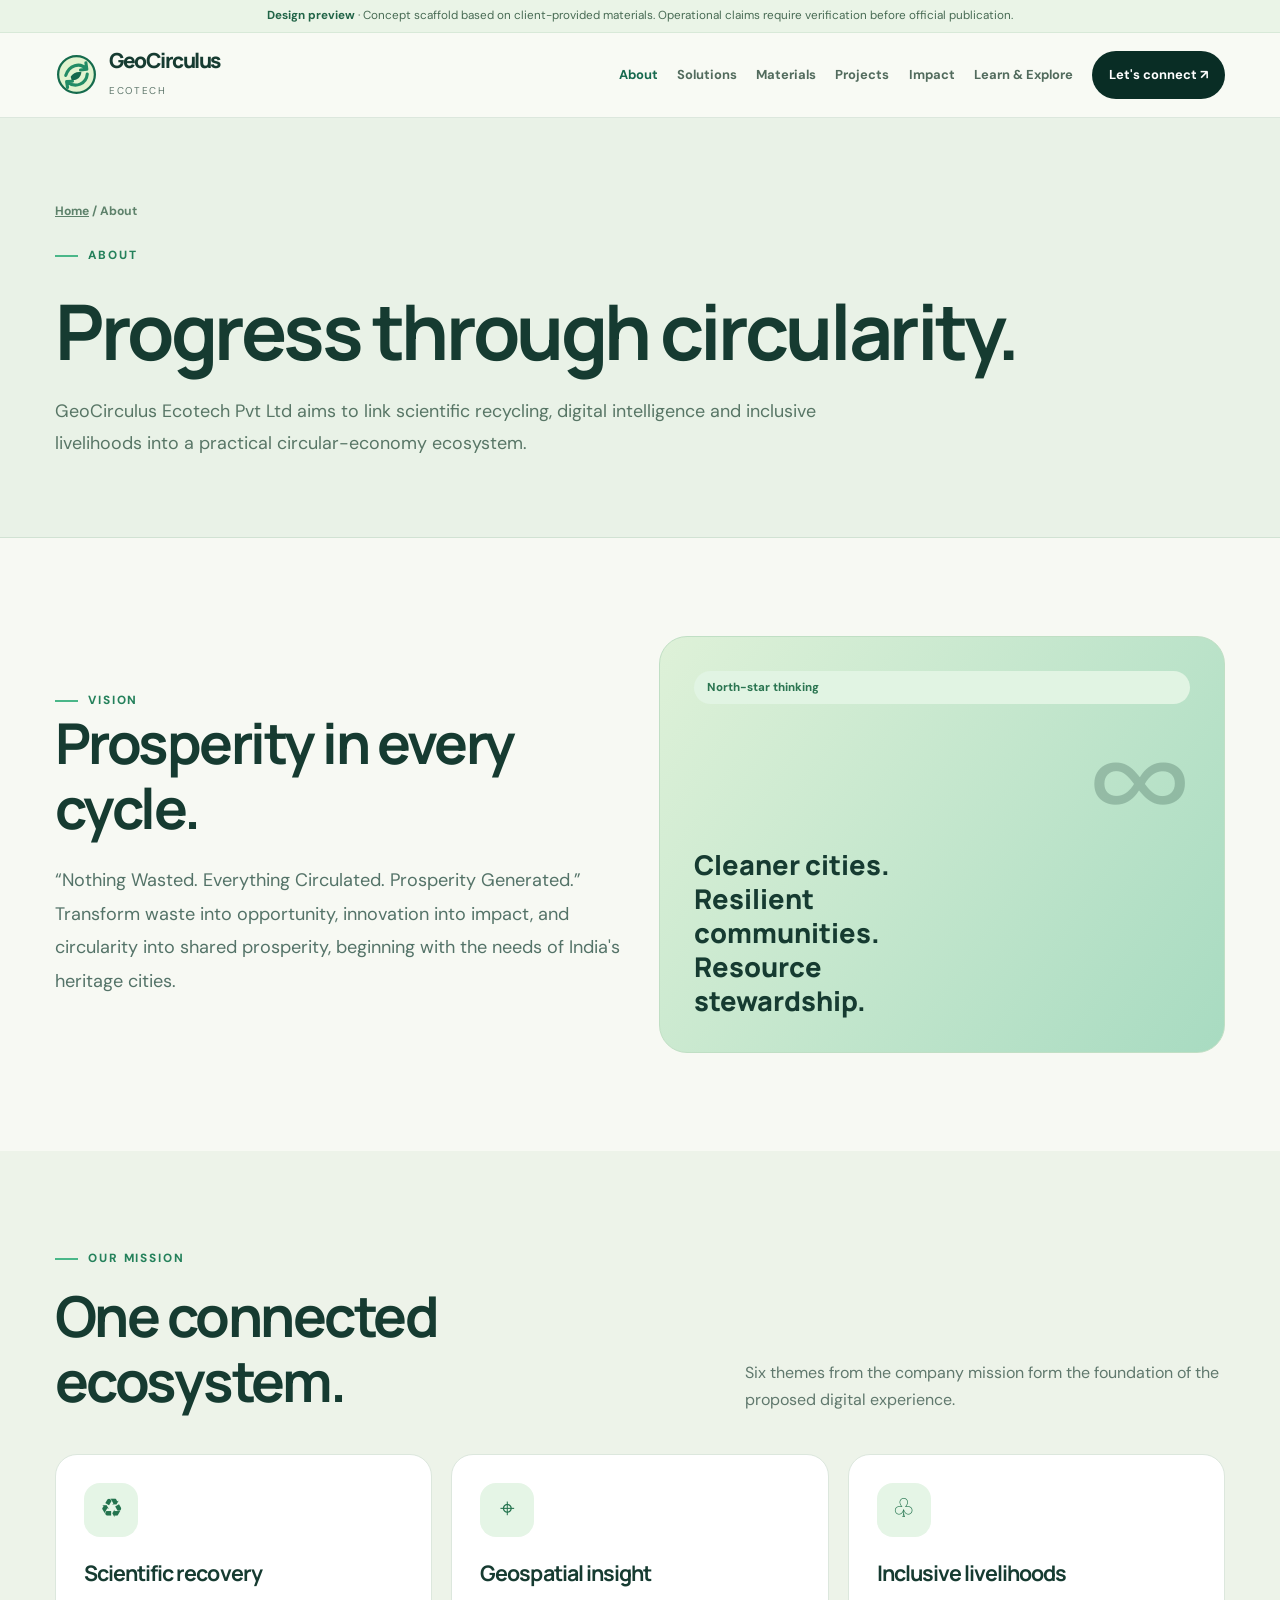
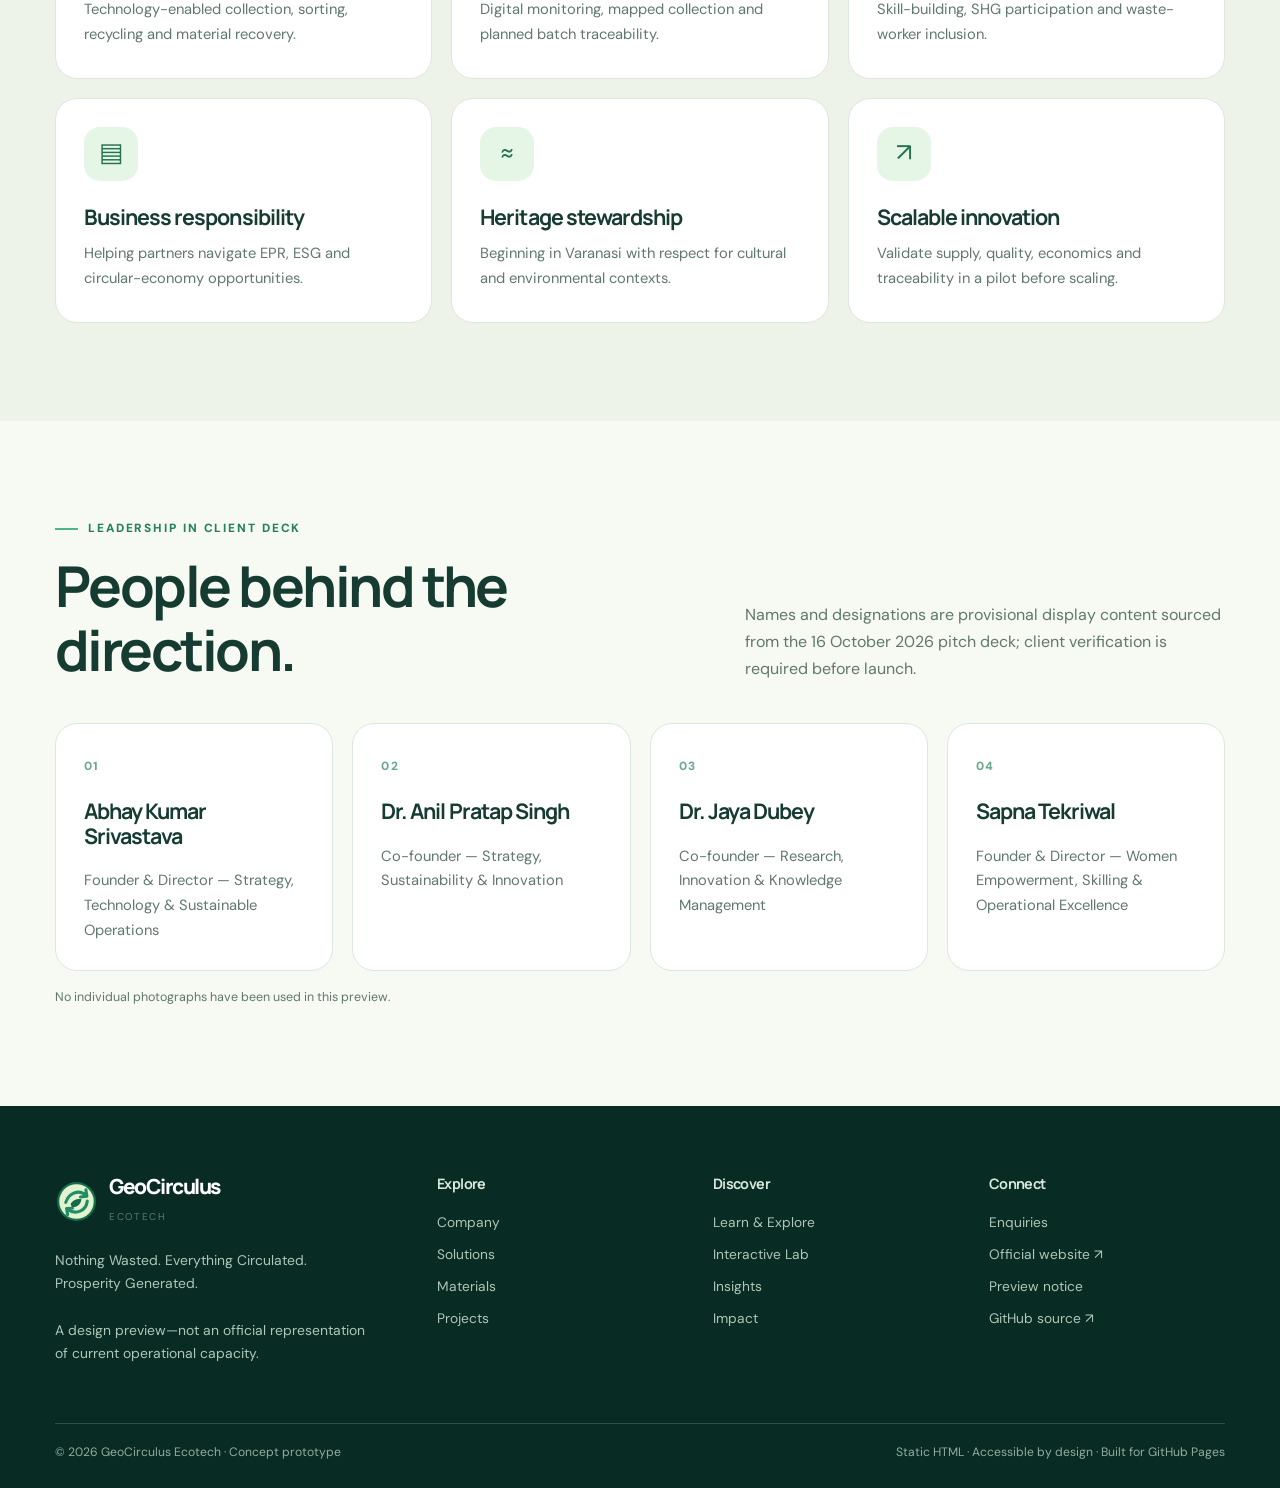
==== about/index.html @ ef1b436c "Build GeoCirculus static website scaffold and interactive learning lab" ====
<!doctype html><html lang="en"><head><meta charset="utf-8"><meta name="viewport" content="width=device-width,initial-scale=1"><title>About and Vision | GeoCirculus Ecotech</title><meta name="description" content="Explore the proposed mission and leadership of GeoCirculus Ecotech."><meta name="theme-color" content="#092d25"><meta name="robots" content="noindex,follow"><link rel="canonical" href="https://programmer-s-picnic.github.io/gcs/about/"><meta property="og:type" content="website"><meta property="og:title" content="About and Vision | GeoCirculus"><meta property="og:description" content="Explore the proposed mission and leadership of GeoCirculus Ecotech."><meta property="og:url" content="https://programmer-s-picnic.github.io/gcs/about/"><link rel="icon" type="image/svg+xml" href="../assets/mark.svg"><link rel="stylesheet" href="../assets/styles.css"><script defer src="../assets/app.js"></script></head><body><a class="skip" href="#main">Skip to main content</a><div class="preview"><strong>Design preview</strong> · Concept scaffold based on client-provided materials. Operational claims require verification before official publication.</div><header class="header"><div class="shell header-inner"><a class="brand" href="../" aria-label="GeoCirculus home"><img src="../assets/mark.svg" alt=""><span><b>GeoCirculus</b><small>Ecotech</small></span></a><button class="menu" aria-controls="site-nav" aria-expanded="false" type="button">Menu ☰</button><nav id="site-nav" class="nav" aria-label="Primary navigation"><a aria-current="page" href="../about/">About</a><a  href="../solutions/">Solutions</a><a  href="../materials/">Materials</a><a  href="../projects/">Projects</a><a  href="../impact/">Impact</a><a  href="../learn/">Learn & Explore</a><a class="nav-cta" href="../contact/">Let's connect ↗</a></nav></div></header><main id="main">
<section class="page-hero"><div class="shell"><div class="crumb"><a href="../">Home</a> / About</div><div class="eyebrow" style="margin-top:25px">About</div><h1>Progress through circularity.</h1><p>GeoCirculus Ecotech Pvt Ltd aims to link scientific recycling, digital intelligence and inclusive livelihoods into a practical circular-economy ecosystem.</p></div></section>
<section class="section"><div class="shell"><div class="split"><div><span class="eyebrow">Vision</span><h2>Prosperity in every cycle.</h2><p class="lead" style="margin-top:24px">“Nothing Wasted. Everything Circulated. Prosperity Generated.”</p><p class="lead">Transform waste into opportunity, innovation into impact, and circularity into shared prosperity, beginning with the needs of India's heritage cities.</p></div><div class="illustration"><span class="tag">North-star thinking</span><div class="symbol">∞</div><b>Cleaner cities. Resilient communities. Resource stewardship.</b></div></div></div></section>
<section class="section alt"><div class="shell"><div class="section-head"><div><span class="eyebrow">Our mission</span><h2>One connected ecosystem.</h2></div><p>Six themes from the company mission form the foundation of the proposed digital experience.</p></div><div class="grid cols-3"><article class="card"><span class="icon" aria-hidden="true">♻</span><h3>Scientific recovery</h3><p>Technology-enabled collection, sorting, recycling and material recovery.</p></article><article class="card"><span class="icon" aria-hidden="true">⌖</span><h3>Geospatial insight</h3><p>Digital monitoring, mapped collection and planned batch traceability.</p></article><article class="card"><span class="icon" aria-hidden="true">♧</span><h3>Inclusive livelihoods</h3><p>Skill-building, SHG participation and waste-worker inclusion.</p></article><article class="card"><span class="icon" aria-hidden="true">▤</span><h3>Business responsibility</h3><p>Helping partners navigate EPR, ESG and circular-economy opportunities.</p></article><article class="card"><span class="icon" aria-hidden="true">≈</span><h3>Heritage stewardship</h3><p>Beginning in Varanasi with respect for cultural and environmental contexts.</p></article><article class="card"><span class="icon" aria-hidden="true">↗</span><h3>Scalable innovation</h3><p>Validate supply, quality, economics and traceability in a pilot before scaling.</p></article></div></div></section>
<section class="section"><div class="shell"><div class="section-head"><div><span class="eyebrow">Leadership in client deck</span><h2>People behind the direction.</h2></div><p>Names and designations are provisional display content sourced from the 16 October 2026 pitch deck; client verification is required before launch.</p></div><div class="grid cols-4"><article class="card"><span class="number">01</span><h3 style="margin:20px 0">Abhay Kumar Srivastava</h3><p>Founder & Director — Strategy, Technology & Sustainable Operations</p></article><article class="card"><span class="number">02</span><h3 style="margin:20px 0">Dr. Anil Pratap Singh</h3><p>Co-founder — Strategy, Sustainability & Innovation</p></article><article class="card"><span class="number">03</span><h3 style="margin:20px 0">Dr. Jaya Dubey</h3><p>Co-founder — Research, Innovation & Knowledge Management</p></article><article class="card"><span class="number">04</span><h3 style="margin:20px 0">Sapna Tekriwal</h3><p>Founder & Director — Women Empowerment, Skilling & Operational Excellence</p></article></div><p class="note">No individual photographs have been used in this preview.</p></div></section></main><footer class="footer"><div class="shell"><div class="footer-grid"><div><a class="brand" href="../"><img src="../assets/mark.svg" alt=""><span><b>GeoCirculus</b><small>Ecotech</small></span></a><p>Nothing Wasted. Everything Circulated. Prosperity Generated.</p><p>A design preview—not an official representation of current operational capacity.</p></div><div><h4>Explore</h4><a href="../about/">Company</a><a href="../solutions/">Solutions</a><a href="../materials/">Materials</a><a href="../projects/">Projects</a></div><div><h4>Discover</h4><a href="../learn/">Learn & Explore</a><a href="../learn/lab/">Interactive Lab</a><a href="../insights/">Insights</a><a href="../impact/">Impact</a></div><div><h4>Connect</h4><a href="../contact/">Enquiries</a><a href="https://geocirculus.com/" rel="noopener noreferrer">Official website ↗</a><a href="../privacy/">Preview notice</a><a href="https://github.com/Programmer-s-Picnic/gcs" rel="noopener noreferrer">GitHub source ↗</a></div></div><div class="footer-bottom"><span>© 2026 GeoCirculus Ecotech · Concept prototype</span><span>Static HTML · Accessible by design · Built for GitHub Pages</span></div></div></footer></body></html>
---- assets/styles.css ----
@import url('https://fonts.googleapis.com/css2?family=DM+Sans:wght@400;500;600;700&family=Manrope:wght@400;500;600;700;800&display=swap');
:root{--ink:#163b31;--dark:#092d25;--forest:#16694e;--leaf:#329b6b;--lime:#d5ee9c;--paper:#f7f9f3;--white:#fff;--muted:#60786d;--line:#dce7dd;--sand:#f4edde;--amber:#dda46a}
*{box-sizing:border-box}html{scroll-behavior:smooth}body{margin:0;background:var(--paper);color:var(--ink);font:16px/1.68 'DM Sans',sans-serif}a{color:inherit}img{max-width:100%}button,input{font:inherit}button{cursor:pointer}a:focus-visible,button:focus-visible,input:focus-visible{outline:3px solid #d49c5b;outline-offset:4px}h1,h2,h3,h4{font-family:'Manrope',sans-serif;letter-spacing:-.045em;line-height:1.15;margin:0}h1{font-size:clamp(3.3rem,7vw,6.6rem)}h2{font-size:clamp(2.2rem,4.4vw,4.1rem)}h3{font-size:1.34rem}p{margin:0}.shell{width:min(1170px,calc(100% - 48px));margin:auto}.skip{position:absolute;top:-150px;left:16px;padding:12px;background:white;z-index:99}.skip:focus{top:12px}.preview{background:#eaf4e7;border-bottom:1px solid #d8e9d8;text-align:center;padding:6px 16px;color:#486b54;font-size:.73rem}.preview strong{color:#216447}.header{position:sticky;top:0;background:rgba(248,250,244,.95);backdrop-filter:blur(14px);border-bottom:1px solid #dce7dd;z-index:20}.header-inner{display:flex;align-items:center;justify-content:space-between;gap:22px;min-height:84px}.brand{display:flex;align-items:center;gap:11px;text-decoration:none;min-width:178px}.brand img{width:43px;height:43px}.brand b{font:800 1.3rem/1 'Manrope',sans-serif;letter-spacing:-.07em}.brand small{display:block;font-size:.62rem;color:var(--muted);letter-spacing:.17em;text-transform:uppercase;margin-top:6px}.nav{display:flex;align-items:center;gap:clamp(10px,1.5vw,23px)}.nav a{text-decoration:none;font-size:.81rem;font-weight:700;color:#526b5d;white-space:nowrap}.nav a:hover,.nav a[aria-current=page]{color:var(--forest)}.nav a.nav-cta{background:var(--dark);color:#fff;border-radius:100px;padding:13px 17px}.nav a.nav-cta:hover{background:var(--forest)}.menu{display:none;border:1px solid #cbdfcd;border-radius:12px;padding:9px 13px;background:white;color:var(--dark);font-weight:800}.hero{background:linear-gradient(148deg,#f8faf5 8%,#e9f1e5 95%);overflow:hidden;position:relative}.hero:before{position:absolute;content:"";width:730px;height:730px;border:1px solid #dfebdd;border-radius:50%;top:-370px;right:-350px;box-shadow:0 0 0 110px rgba(61,138,94,.025),0 0 0 220px rgba(61,138,94,.025)}.hero-grid{min-height:660px;display:grid;grid-template-columns:1.12fr .88fr;align-items:center;gap:45px;padding:68px 0 95px}.eyebrow{color:#24815b;font-weight:800;font-size:.74rem;letter-spacing:.16em;text-transform:uppercase;display:flex;align-items:center;gap:10px}.eyebrow:before{content:"";width:23px;height:2px;background:#4ab789}.hero h1{margin:22px 0 24px}.hero h1 em{font-style:normal;color:#348a60}.lead{color:#547368;font-size:1.13rem;max-width:620px;line-height:1.85}.actions{display:flex;gap:12px;flex-wrap:wrap;margin-top:29px}.btn{display:inline-flex;align-items:center;justify-content:center;gap:13px;background:white;padding:14px 21px;border-radius:100px;border:1px solid #d1e1d3;font-weight:800;font-size:.89rem;text-decoration:none;transition:transform .2s,background .2s}.btn:hover{transform:translateY(-2px)}.btn.primary{background:var(--dark);color:white;border-color:var(--dark)}.btn.primary:hover{background:var(--forest)}.btn.outline{background:transparent;border-color:#a6c5b1;color:#1d694d}.small-note{font-size:.77rem;color:#759081;margin-top:23px}.orb-scene{height:485px;display:grid;place-items:center;position:relative}.orb{aspect-ratio:1;width:min(100%,440px);border:1px solid #b1d1b7;border-radius:50%;background:radial-gradient(circle at 50% 50%,#b0dfbe 0,#d7efc9 43%,transparent 43%);position:relative;box-shadow:0 0 0 50px rgba(60,148,92,.055),0 0 0 110px rgba(60,148,92,.025)}.orb:before,.orb:after{content:"";position:absolute;inset:44px;border:1px dashed #a7cbae;border-radius:50%}.orb:after{inset:92px;border-style:solid;border-color:#afd7b7}.orb-core{position:absolute;inset:33%;display:grid;place-items:center;background:#176849;border-radius:50%;box-shadow:0 18px 34px #215b3a40;color:#d9f4b1;font-size:5.8rem}.float{position:absolute;padding:12px 16px;background:#ffffffec;border:1px solid #dce8da;border-radius:17px;box-shadow:0 18px 45px #103c301c;font-weight:800;font-size:.76rem;line-height:1.35;z-index:2}.float small{display:block;color:#738a7c;font-size:.68rem;font-weight:500;margin-top:4px}.float.one{top:7%;left:-2%}.float.two{right:-8%;top:42%}.float.three{bottom:8%;left:0}.band{background:#0e3c2f;color:#dceee0;padding:22px 0}.band-inner{display:flex;justify-content:space-between;align-items:center;gap:20px;flex-wrap:wrap}.band .label{font-size:.71rem;color:#a2d9b4;text-transform:uppercase;letter-spacing:.14em;font-weight:800}.band-items{display:flex;gap:13px 32px;flex-wrap:wrap;font-size:.86rem;font-weight:700}.band-items span:before{content:"✦";color:#92d8a6;margin-right:12px}.section{padding:98px 0}.section.alt{background:#edf3e9}.section.dark{background:var(--dark);color:#eaffec}.section-head{display:flex;justify-content:space-between;align-items:end;gap:35px;margin-bottom:40px}.section-head .eyebrow{margin-bottom:15px}.section-head p{max-width:480px;color:var(--muted)}.dark .section-head p,.dark .lead{color:#bdd7c7}.grid{display:grid;gap:19px}.cols-2{grid-template-columns:repeat(2,minmax(0,1fr))}.cols-3{grid-template-columns:repeat(3,minmax(0,1fr))}.cols-4{grid-template-columns:repeat(4,minmax(0,1fr))}.card{border:1px solid var(--line);background:white;border-radius:22px;padding:28px;min-height:225px;transition:transform .2s,box-shadow .2s}.card:hover{transform:translateY(-3px);box-shadow:0 15px 35px #144c3211}.card .icon{display:grid;place-items:center;width:54px;height:54px;border-radius:16px;background:#e5f5e6;font-size:1.6rem;color:#23734e;margin-bottom:24px}.card h3{margin-bottom:12px}.card p{color:var(--muted);font-size:.92rem}.card a{display:inline-flex;margin-top:21px;font-size:.85rem;color:var(--forest);font-weight:800;text-decoration:none}.card a:hover{text-decoration:underline}.number{font-size:.74rem;font-weight:800;color:#68a88b;letter-spacing:.12em}.feature{background:#dcf0dd;border-radius:28px;min-height:380px;padding:35px;display:flex;flex-direction:column;justify-content:space-between;overflow:hidden}.feature.sand{background:#f2eadb}.feature.deep{background:#155140;color:white}.feature h3{font-size:clamp(1.7rem,3vw,2.6rem)}.feature p{color:#5d7969;margin-top:16px}.feature.deep p{color:#c7e3d1}.feature .glyph{font-size:7rem;align-self:end;opacity:.28;line-height:1}.feature a{font-size:.86rem;font-weight:800;text-decoration:none}.feature a:hover{text-decoration:underline}.stepper{display:grid;grid-template-columns:repeat(5,1fr);gap:13px}.step{border-top:2px solid #83b99a;padding:23px 6px 0 0;position:relative}.step:before{content:"";position:absolute;top:-7px;width:12px;height:12px;background:#3db681;border-radius:50%;border:3px solid var(--paper)}.step b{display:block;font:800 .99rem 'Manrope',sans-serif}.step p{color:var(--muted);font-size:.82rem;margin-top:10px}.page-hero{background:#e9f2e7;padding:83px 0 78px;border-bottom:1px solid #d1e2d3}.page-hero h1{font-size:clamp(3.1rem,6vw,5.6rem);margin:21px 0}.page-hero p{font-size:1.12rem;color:#587666;max-width:820px;line-height:1.75}.crumb{font-size:.76rem;color:#5e826b;font-weight:700}.crumb a{color:inherit}.panel{padding:clamp(27px,4vw,52px);background:white;border-radius:27px;border:1px solid var(--line)}.panel h2{font-size:clamp(1.8rem,3vw,2.9rem);margin-bottom:20px}.panel p,.panel li{color:#617b6d}.panel p+p{margin-top:17px}.split{display:grid;grid-template-columns:1fr 1fr;gap:38px;align-items:center}.illustration{background:linear-gradient(125deg,#def1d8,#a8dbc1);min-height:360px;border-radius:28px;border:1px solid #c0dfc4;display:flex;flex-direction:column;justify-content:space-between;padding:34px;overflow:hidden}.illustration .symbol{font-size:9rem;opacity:.23;text-align:right;line-height:1}.illustration b{font:800 1.7rem/1.25 Manrope;max-width:280px}.tag{display:inline-block;border-radius:100px;background:#e1f4e3;color:#2b7551;font-size:.72rem;font-weight:800;padding:7px 13px}.tag.amber{background:#fff0d7;color:#855b1b}.callout{padding:21px 24px;background:#e7f3e7;color:#436955;border-left:4px solid #43b980;border-radius:0 15px 15px 0;margin-top:26px;font-size:.93rem}.note{font-size:.78rem;color:var(--muted);margin-top:16px}.flow{display:grid;grid-template-columns:repeat(5,1fr);gap:9px}.flow>div{padding:22px 14px;background:#e7f4e8;border-radius:15px;text-align:center;font-weight:800;font-size:.84rem}.flow>div span{display:block;font-size:1.8rem;margin-bottom:8px}.metrics{display:grid;grid-template-columns:repeat(3,1fr);gap:16px}.metric{background:white;border:1px solid var(--line);border-radius:19px;padding:25px}.metric b{display:block;font:800 2.2rem Manrope;color:#207653}.metric span{font-size:.83rem;color:var(--muted)}.cta{background:#dceecb;border-radius:32px;padding:57px;display:flex;align-items:center;justify-content:space-between;gap:24px}.cta h2{font-size:clamp(2rem,4vw,3.4rem);max-width:730px}.footer{background:#082b23;color:#d6e9da;padding:70px 0 25px}.footer-grid{display:grid;grid-template-columns:1.45fr repeat(3,1fr);gap:40px}.footer .brand{color:white}.footer p{color:#aec7b9;font-size:.87rem;max-width:310px;margin-top:23px}.footer h4{font-size:.9rem;margin-bottom:18px}.footer a:not(.brand){display:block;font-size:.86rem;color:#aec7b9;text-decoration:none;margin:9px 0}.footer a:hover{color:white}.footer-bottom{border-top:1px solid #2b5245;margin-top:58px;padding-top:18px;color:#93ad9f;font-size:.76rem;display:flex;justify-content:space-between;gap:20px}.lesson-list{display:grid;gap:12px}.lesson{display:flex;gap:22px;align-items:center;justify-content:space-between;background:white;border:1px solid var(--line);padding:21px 24px;border-radius:17px;text-decoration:none}.lesson:hover{border-color:#6eaf8e}.lesson b{font:800 1.05rem Manrope}.lesson small{display:block;color:var(--muted);margin-top:4px}.lesson .arrow{font-size:1.3rem;color:var(--forest)}.table-wrap{overflow:auto;border:1px solid var(--line);border-radius:19px}table{width:100%;border-collapse:collapse;background:white;text-align:left}th,td{padding:18px 21px;border-bottom:1px solid var(--line);vertical-align:top}th{font-size:.77rem;text-transform:uppercase;letter-spacing:.06em;background:#eff6ed}td{font-size:.9rem;color:#60766b}tr:last-child td{border-bottom:0}.sim{border-radius:26px;padding:clamp(22px,4vw,38px);background:white;border:1px solid var(--line)}.controls{display:grid;gap:21px}.control label{display:flex;justify-content:space-between;gap:14px;font-weight:700;font-size:.88rem;margin-bottom:10px}.control strong{color:#187b53}.control input[type=range]{width:100%;accent-color:#16835a;cursor:pointer}.meter{display:flex;height:21px;overflow:hidden;border-radius:10px;background:#efaa68;margin:15px 0 8px}.meter .good{background:#42b787}.sim .metric{background:#f1f7f0}.quiz-buttons{display:flex;gap:10px;flex-wrap:wrap;margin:22px 0 0}.quiz-buttons button{padding:11px 15px;background:#fff;border:1px solid #b6d5be;border-radius:12px;color:#1b6849;font-weight:800}.quiz-buttons button:hover{background:#e4f3e5}.quiz-buttons button:disabled{opacity:.5;cursor:default}.quiz-feedback{min-height:70px;margin-top:19px;color:#476b53;font-size:.94rem}.quiz-feedback strong{color:#176d4d}.progress{height:8px;background:#e5eee4;border-radius:6px;overflow:hidden;margin:18px 0}.progress div{height:100%;background:#2ca776;transition:width .2s}.tabs{display:flex;gap:9px;flex-wrap:wrap}.tabs button{padding:12px 17px;border:1px solid #a9c8b4;background:white;border-radius:12px;font-weight:800;font-size:.88rem}.tabs button.active{background:#145b43;color:#fff}.stage-display{border:1px solid var(--line);background:white;border-radius:20px;padding:33px;margin-top:16px;min-height:210px}.stage-display p{color:var(--muted);margin-top:12px}.topic-links{display:flex;gap:10px;flex-wrap:wrap;margin-top:21px}.topic-links a{border:1px solid #b5d5ba;padding:8px 14px;border-radius:20px;text-decoration:none;font-weight:700;font-size:.82rem;background:#fff}.topic-links a:hover{background:#e2f2e4}.disclaimer{padding:18px;background:#fff3dd;color:#775c31;border:1px solid #ebd7a8;border-radius:14px;font-size:.87rem}.text-link{font-weight:800;color:var(--forest);text-decoration:none}.text-link:hover{text-decoration:underline}
@media(max-width:1040px){.brand{min-width:155px}.nav{gap:12px}.nav a{font-size:.76rem}.hero-grid{gap:20px}.orb{width:350px}}
@media(max-width:830px){.menu{display:block}.nav{display:none;position:absolute;top:100%;left:0;right:0;background:var(--paper);padding:15px 24px 24px;box-shadow:0 17px 29px #092d2522;flex-direction:column;align-items:stretch}.nav.is-open{display:flex}.nav a{font-size:1rem;padding:9px 0}.nav .nav-cta{text-align:center}.hero-grid{grid-template-columns:1fr;padding:66px 0}.orb-scene{height:360px}.orb{width:320px}.float.two{right:0}.section{padding:72px 0}.cols-3,.cols-4{grid-template-columns:repeat(2,minmax(0,1fr))}.footer-grid{grid-template-columns:repeat(2,1fr)}.split{grid-template-columns:1fr}.cta{display:block}.cta .btn{margin-top:22px}.section-head{display:block}.section-head p{margin-top:18px}}
@media(max-width:550px){.shell{width:calc(100% - 34px)}.hero h1{font-size:3.2rem}.orb-scene{height:290px}.orb{width:255px}.orb-core{font-size:3.5rem}.float{padding:9px 11px;font-size:.64rem}.float.two{right:-6px}.cols-2,.cols-3,.cols-4,.metrics,.footer-grid{grid-template-columns:1fr}.section-head h2{font-size:2.4rem}.stepper{grid-template-columns:repeat(2,1fr)}.flow{grid-template-columns:repeat(2,1fr)}.page-hero{padding:64px 0}.cta{padding:35px}.footer-bottom{display:block}.footer-bottom span{display:block;margin:5px 0}}
@media(prefers-reduced-motion:reduce){*,*:before,*:after{scroll-behavior:auto!important;transition:none!important;animation:none!important}}
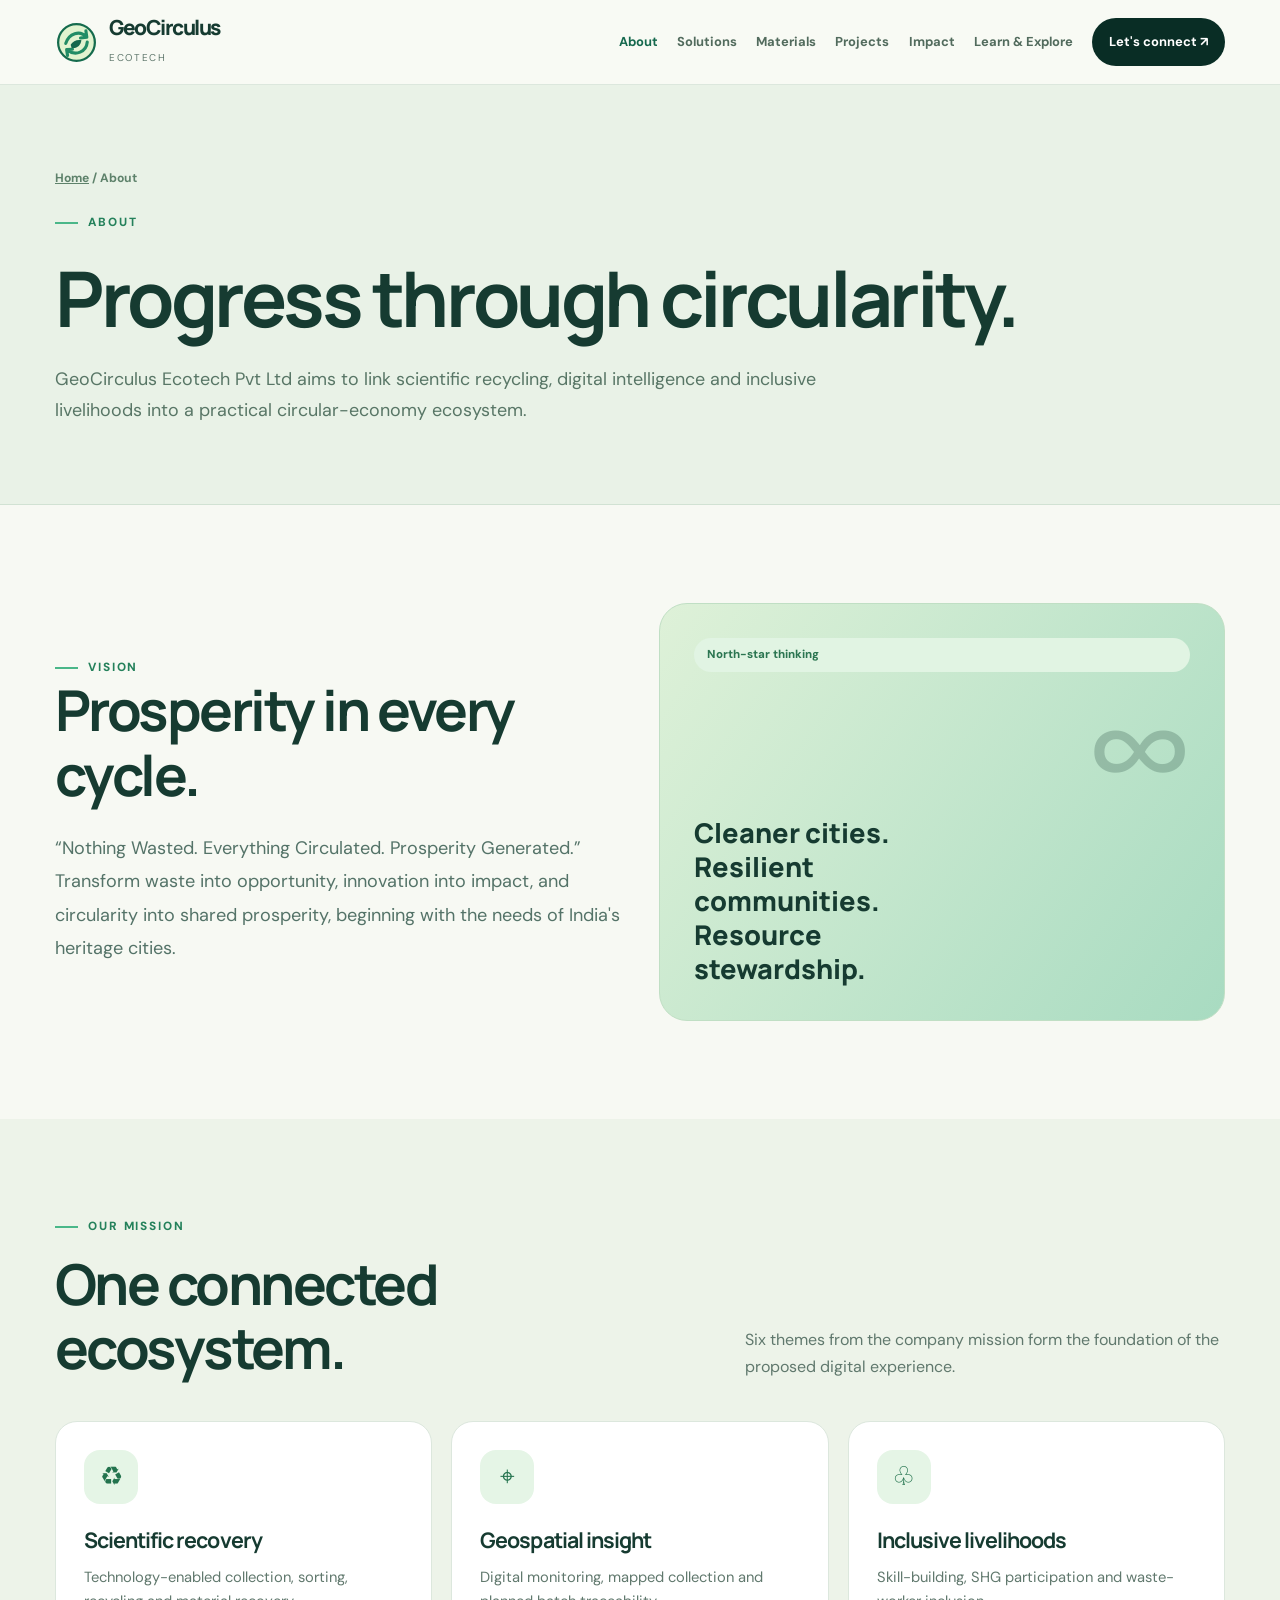
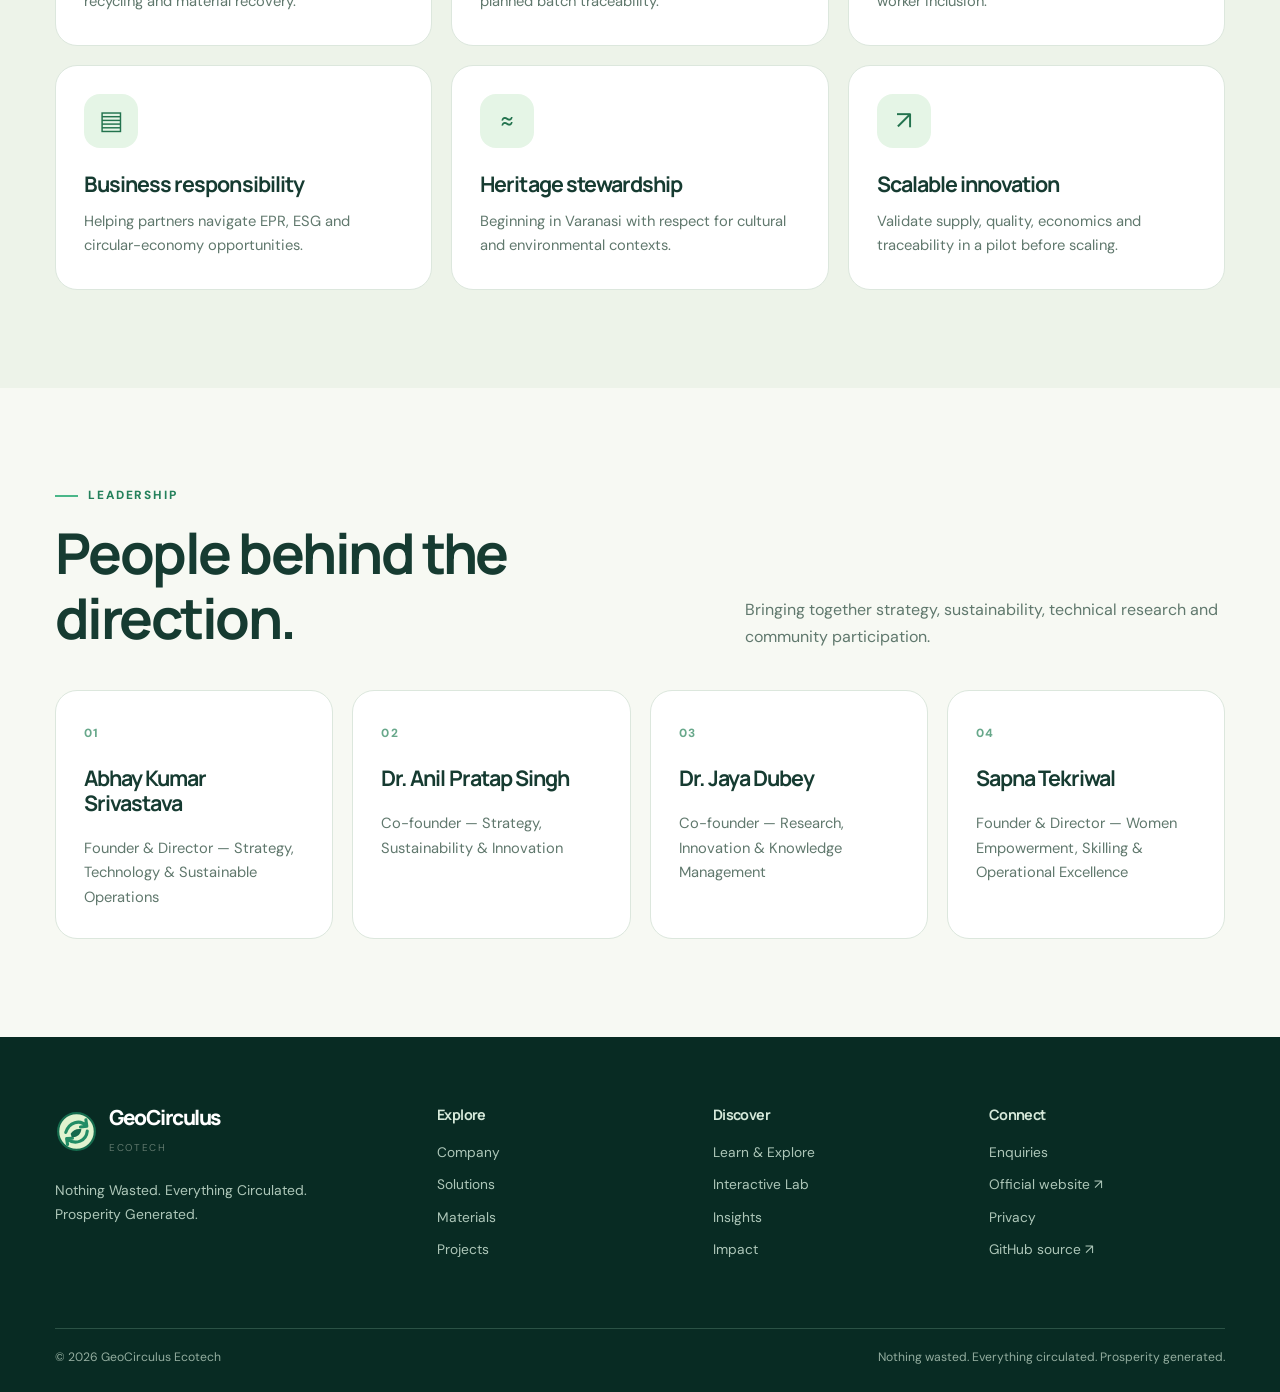
==== commit 0baadb9b: "Remove internal preview and developer-facing messages across site" ====
--- a/about/index.html
+++ b/about/index.html
@@ -1,5 +1,5 @@
-<!doctype html><html lang="en"><head><meta charset="utf-8"><meta name="viewport" content="width=device-width,initial-scale=1"><title>About and Vision | GeoCirculus Ecotech</title><meta name="description" content="Explore the proposed mission and leadership of GeoCirculus Ecotech."><meta name="theme-color" content="#092d25"><meta name="robots" content="noindex,follow"><link rel="canonical" href="https://programmer-s-picnic.github.io/gcs/about/"><meta property="og:type" content="website"><meta property="og:title" content="About and Vision | GeoCirculus"><meta property="og:description" content="Explore the proposed mission and leadership of GeoCirculus Ecotech."><meta property="og:url" content="https://programmer-s-picnic.github.io/gcs/about/"><link rel="icon" type="image/svg+xml" href="../assets/mark.svg"><link rel="stylesheet" href="../assets/styles.css"><script defer src="../assets/app.js"></script></head><body><a class="skip" href="#main">Skip to main content</a><div class="preview"><strong>Design preview</strong> · Concept scaffold based on client-provided materials. Operational claims require verification before official publication.</div><header class="header"><div class="shell header-inner"><a class="brand" href="../" aria-label="GeoCirculus home"><img src="../assets/mark.svg" alt=""><span><b>GeoCirculus</b><small>Ecotech</small></span></a><button class="menu" aria-controls="site-nav" aria-expanded="false" type="button">Menu ☰</button><nav id="site-nav" class="nav" aria-label="Primary navigation"><a aria-current="page" href="../about/">About</a><a  href="../solutions/">Solutions</a><a  href="../materials/">Materials</a><a  href="../projects/">Projects</a><a  href="../impact/">Impact</a><a  href="../learn/">Learn & Explore</a><a class="nav-cta" href="../contact/">Let's connect ↗</a></nav></div></header><main id="main">
+<!doctype html><html lang="en"><head><meta charset="utf-8"><meta name="viewport" content="width=device-width,initial-scale=1"><title>About and Vision | GeoCirculus Ecotech</title><meta name="description" content="Explore the proposed mission and leadership of GeoCirculus Ecotech."><meta name="theme-color" content="#092d25"><meta name="robots" content="noindex,follow"><link rel="canonical" href="https://programmer-s-picnic.github.io/gcs/about/"><meta property="og:type" content="website"><meta property="og:title" content="About and Vision | GeoCirculus"><meta property="og:description" content="Explore the proposed mission and leadership of GeoCirculus Ecotech."><meta property="og:url" content="https://programmer-s-picnic.github.io/gcs/about/"><link rel="icon" type="image/svg+xml" href="../assets/mark.svg"><link rel="stylesheet" href="../assets/styles.css"><script defer src="../assets/app.js"></script></head><body><a class="skip" href="#main">Skip to main content</a><header class="header"><div class="shell header-inner"><a class="brand" href="../" aria-label="GeoCirculus home"><img src="../assets/mark.svg" alt=""><span><b>GeoCirculus</b><small>Ecotech</small></span></a><button class="menu" aria-controls="site-nav" aria-expanded="false" type="button">Menu ☰</button><nav id="site-nav" class="nav" aria-label="Primary navigation"><a aria-current="page" href="../about/">About</a><a  href="../solutions/">Solutions</a><a  href="../materials/">Materials</a><a  href="../projects/">Projects</a><a  href="../impact/">Impact</a><a  href="../learn/">Learn & Explore</a><a class="nav-cta" href="../contact/">Let's connect ↗</a></nav></div></header><main id="main">
 <section class="page-hero"><div class="shell"><div class="crumb"><a href="../">Home</a> / About</div><div class="eyebrow" style="margin-top:25px">About</div><h1>Progress through circularity.</h1><p>GeoCirculus Ecotech Pvt Ltd aims to link scientific recycling, digital intelligence and inclusive livelihoods into a practical circular-economy ecosystem.</p></div></section>
 <section class="section"><div class="shell"><div class="split"><div><span class="eyebrow">Vision</span><h2>Prosperity in every cycle.</h2><p class="lead" style="margin-top:24px">“Nothing Wasted. Everything Circulated. Prosperity Generated.”</p><p class="lead">Transform waste into opportunity, innovation into impact, and circularity into shared prosperity, beginning with the needs of India's heritage cities.</p></div><div class="illustration"><span class="tag">North-star thinking</span><div class="symbol">∞</div><b>Cleaner cities. Resilient communities. Resource stewardship.</b></div></div></div></section>
 <section class="section alt"><div class="shell"><div class="section-head"><div><span class="eyebrow">Our mission</span><h2>One connected ecosystem.</h2></div><p>Six themes from the company mission form the foundation of the proposed digital experience.</p></div><div class="grid cols-3"><article class="card"><span class="icon" aria-hidden="true">♻</span><h3>Scientific recovery</h3><p>Technology-enabled collection, sorting, recycling and material recovery.</p></article><article class="card"><span class="icon" aria-hidden="true">⌖</span><h3>Geospatial insight</h3><p>Digital monitoring, mapped collection and planned batch traceability.</p></article><article class="card"><span class="icon" aria-hidden="true">♧</span><h3>Inclusive livelihoods</h3><p>Skill-building, SHG participation and waste-worker inclusion.</p></article><article class="card"><span class="icon" aria-hidden="true">▤</span><h3>Business responsibility</h3><p>Helping partners navigate EPR, ESG and circular-economy opportunities.</p></article><article class="card"><span class="icon" aria-hidden="true">≈</span><h3>Heritage stewardship</h3><p>Beginning in Varanasi with respect for cultural and environmental contexts.</p></article><article class="card"><span class="icon" aria-hidden="true">↗</span><h3>Scalable innovation</h3><p>Validate supply, quality, economics and traceability in a pilot before scaling.</p></article></div></div></section>
-<section class="section"><div class="shell"><div class="section-head"><div><span class="eyebrow">Leadership in client deck</span><h2>People behind the direction.</h2></div><p>Names and designations are provisional display content sourced from the 16 October 2026 pitch deck; client verification is required before launch.</p></div><div class="grid cols-4"><article class="card"><span class="number">01</span><h3 style="margin:20px 0">Abhay Kumar Srivastava</h3><p>Founder & Director — Strategy, Technology & Sustainable Operations</p></article><article class="card"><span class="number">02</span><h3 style="margin:20px 0">Dr. Anil Pratap Singh</h3><p>Co-founder — Strategy, Sustainability & Innovation</p></article><article class="card"><span class="number">03</span><h3 style="margin:20px 0">Dr. Jaya Dubey</h3><p>Co-founder — Research, Innovation & Knowledge Management</p></article><article class="card"><span class="number">04</span><h3 style="margin:20px 0">Sapna Tekriwal</h3><p>Founder & Director — Women Empowerment, Skilling & Operational Excellence</p></article></div><p class="note">No individual photographs have been used in this preview.</p></div></section></main><footer class="footer"><div class="shell"><div class="footer-grid"><div><a class="brand" href="../"><img src="../assets/mark.svg" alt=""><span><b>GeoCirculus</b><small>Ecotech</small></span></a><p>Nothing Wasted. Everything Circulated. Prosperity Generated.</p><p>A design preview—not an official representation of current operational capacity.</p></div><div><h4>Explore</h4><a href="../about/">Company</a><a href="../solutions/">Solutions</a><a href="../materials/">Materials</a><a href="../projects/">Projects</a></div><div><h4>Discover</h4><a href="../learn/">Learn & Explore</a><a href="../learn/lab/">Interactive Lab</a><a href="../insights/">Insights</a><a href="../impact/">Impact</a></div><div><h4>Connect</h4><a href="../contact/">Enquiries</a><a href="https://geocirculus.com/" rel="noopener noreferrer">Official website ↗</a><a href="../privacy/">Preview notice</a><a href="https://github.com/Programmer-s-Picnic/gcs" rel="noopener noreferrer">GitHub source ↗</a></div></div><div class="footer-bottom"><span>© 2026 GeoCirculus Ecotech · Concept prototype</span><span>Static HTML · Accessible by design · Built for GitHub Pages</span></div></div></footer></body></html>+<section class="section"><div class="shell"><div class="section-head"><div><span class="eyebrow">Leadership</span><h2>People behind the direction.</h2></div><p>Bringing together strategy, sustainability, technical research and community participation.</p></div><div class="grid cols-4"><article class="card"><span class="number">01</span><h3 style="margin:20px 0">Abhay Kumar Srivastava</h3><p>Founder & Director — Strategy, Technology & Sustainable Operations</p></article><article class="card"><span class="number">02</span><h3 style="margin:20px 0">Dr. Anil Pratap Singh</h3><p>Co-founder — Strategy, Sustainability & Innovation</p></article><article class="card"><span class="number">03</span><h3 style="margin:20px 0">Dr. Jaya Dubey</h3><p>Co-founder — Research, Innovation & Knowledge Management</p></article><article class="card"><span class="number">04</span><h3 style="margin:20px 0">Sapna Tekriwal</h3><p>Founder & Director — Women Empowerment, Skilling & Operational Excellence</p></article></div></div></section></main><footer class="footer"><div class="shell"><div class="footer-grid"><div><a class="brand" href="../"><img src="../assets/mark.svg" alt=""><span><b>GeoCirculus</b><small>Ecotech</small></span></a><p>Nothing Wasted. Everything Circulated. Prosperity Generated.</p></div><div><h4>Explore</h4><a href="../about/">Company</a><a href="../solutions/">Solutions</a><a href="../materials/">Materials</a><a href="../projects/">Projects</a></div><div><h4>Discover</h4><a href="../learn/">Learn & Explore</a><a href="../learn/lab/">Interactive Lab</a><a href="../insights/">Insights</a><a href="../impact/">Impact</a></div><div><h4>Connect</h4><a href="../contact/">Enquiries</a><a href="https://geocirculus.com/" rel="noopener noreferrer">Official website ↗</a><a href="../privacy/">Privacy</a><a href="https://github.com/Programmer-s-Picnic/gcs" rel="noopener noreferrer">GitHub source ↗</a></div></div><div class="footer-bottom"><span>© 2026 GeoCirculus Ecotech</span><span>Nothing wasted. Everything circulated. Prosperity generated.</span></div></div></footer></body></html>
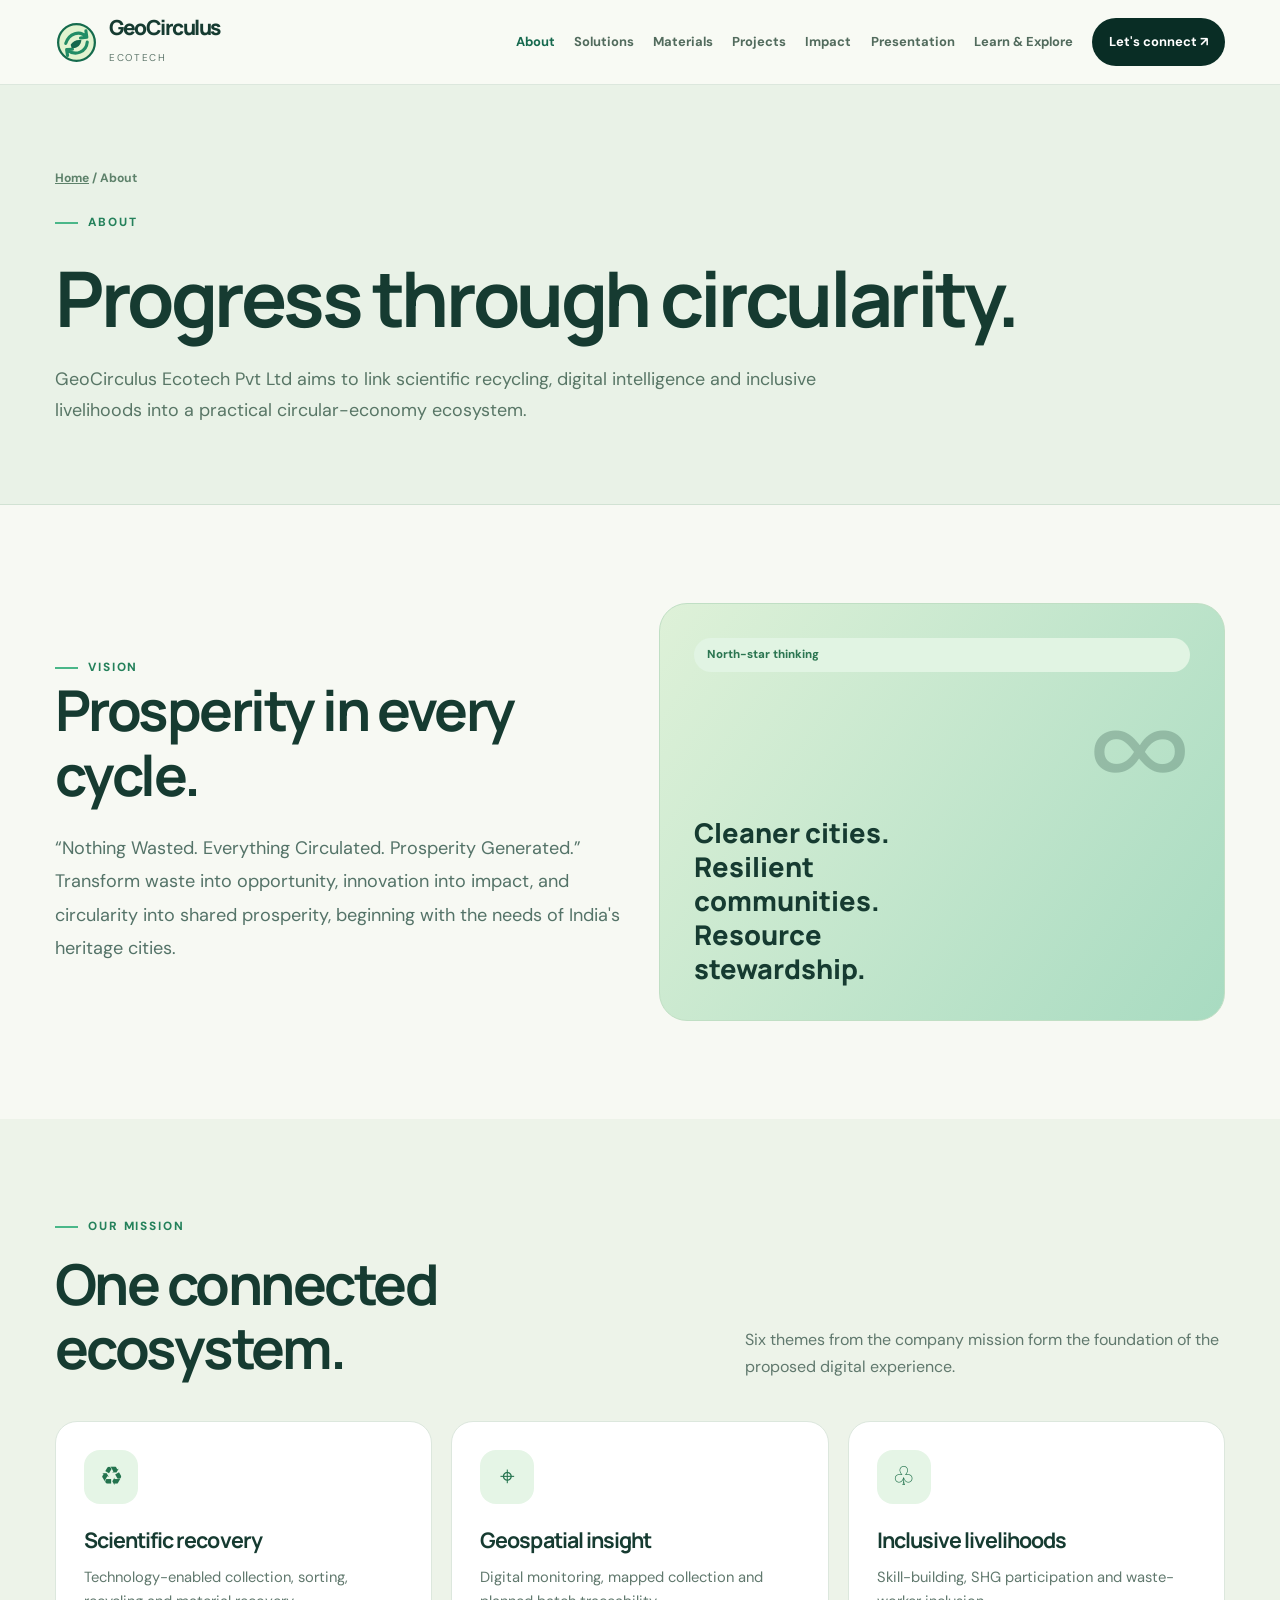
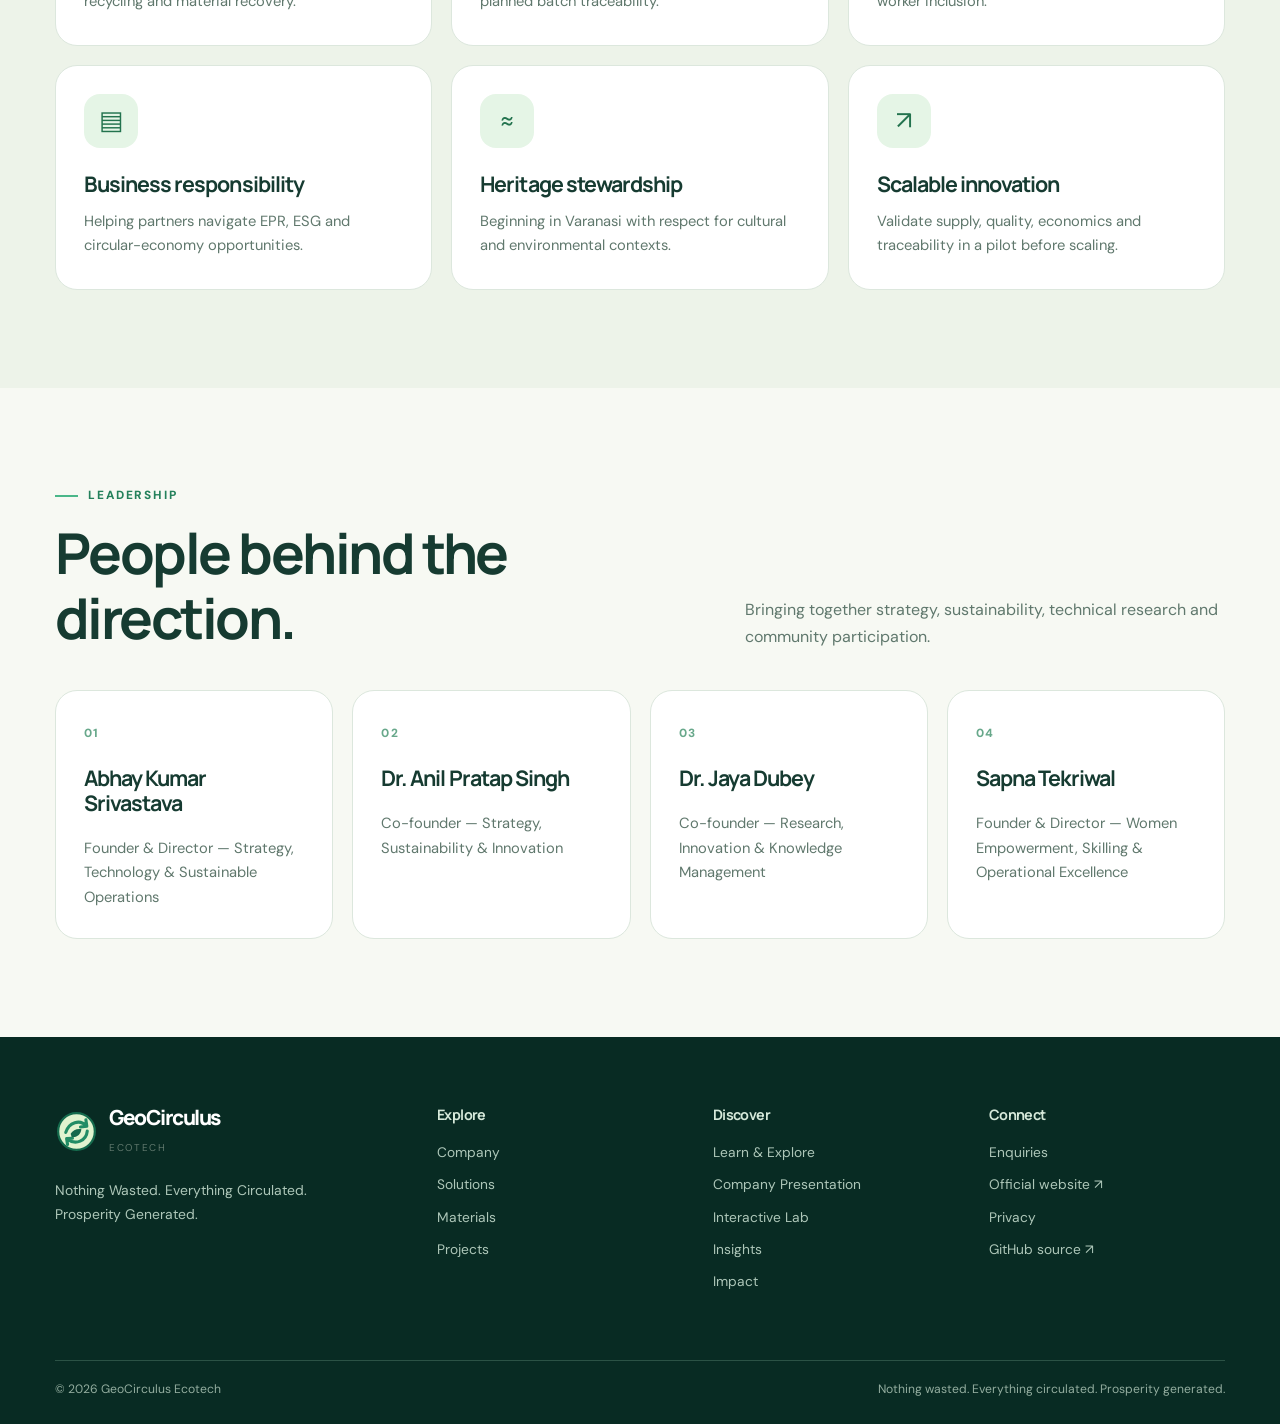
==== commit c732e147: "Add high-design 20-slide GeoCirculus venture presentation" ====
--- a/about/index.html
+++ b/about/index.html
@@ -1,5 +1,5 @@
-<!doctype html><html lang="en"><head><meta charset="utf-8"><meta name="viewport" content="width=device-width,initial-scale=1"><title>About and Vision | GeoCirculus Ecotech</title><meta name="description" content="Explore the proposed mission and leadership of GeoCirculus Ecotech."><meta name="theme-color" content="#092d25"><meta name="robots" content="noindex,follow"><link rel="canonical" href="https://programmer-s-picnic.github.io/gcs/about/"><meta property="og:type" content="website"><meta property="og:title" content="About and Vision | GeoCirculus"><meta property="og:description" content="Explore the proposed mission and leadership of GeoCirculus Ecotech."><meta property="og:url" content="https://programmer-s-picnic.github.io/gcs/about/"><link rel="icon" type="image/svg+xml" href="../assets/mark.svg"><link rel="stylesheet" href="../assets/styles.css"><script defer src="../assets/app.js"></script></head><body><a class="skip" href="#main">Skip to main content</a><header class="header"><div class="shell header-inner"><a class="brand" href="../" aria-label="GeoCirculus home"><img src="../assets/mark.svg" alt=""><span><b>GeoCirculus</b><small>Ecotech</small></span></a><button class="menu" aria-controls="site-nav" aria-expanded="false" type="button">Menu ☰</button><nav id="site-nav" class="nav" aria-label="Primary navigation"><a aria-current="page" href="../about/">About</a><a  href="../solutions/">Solutions</a><a  href="../materials/">Materials</a><a  href="../projects/">Projects</a><a  href="../impact/">Impact</a><a  href="../learn/">Learn & Explore</a><a class="nav-cta" href="../contact/">Let's connect ↗</a></nav></div></header><main id="main">
+<!doctype html><html lang="en"><head><meta charset="utf-8"><meta name="viewport" content="width=device-width,initial-scale=1"><title>About and Vision | GeoCirculus Ecotech</title><meta name="description" content="Explore the proposed mission and leadership of GeoCirculus Ecotech."><meta name="theme-color" content="#092d25"><meta name="robots" content="noindex,follow"><link rel="canonical" href="https://programmer-s-picnic.github.io/gcs/about/"><meta property="og:type" content="website"><meta property="og:title" content="About and Vision | GeoCirculus"><meta property="og:description" content="Explore the proposed mission and leadership of GeoCirculus Ecotech."><meta property="og:url" content="https://programmer-s-picnic.github.io/gcs/about/"><link rel="icon" type="image/svg+xml" href="../assets/mark.svg"><link rel="stylesheet" href="../assets/styles.css"><script defer src="../assets/app.js"></script></head><body><a class="skip" href="#main">Skip to main content</a><header class="header"><div class="shell header-inner"><a class="brand" href="../" aria-label="GeoCirculus home"><img src="../assets/mark.svg" alt=""><span><b>GeoCirculus</b><small>Ecotech</small></span></a><button class="menu" aria-controls="site-nav" aria-expanded="false" type="button">Menu ☰</button><nav id="site-nav" class="nav" aria-label="Primary navigation"><a aria-current="page" href="../about/">About</a><a  href="../solutions/">Solutions</a><a  href="../materials/">Materials</a><a  href="../projects/">Projects</a><a  href="../impact/">Impact</a><a href="../presentation/">Presentation</a><a  href="../learn/">Learn & Explore</a><a class="nav-cta" href="../contact/">Let's connect ↗</a></nav></div></header><main id="main">
 <section class="page-hero"><div class="shell"><div class="crumb"><a href="../">Home</a> / About</div><div class="eyebrow" style="margin-top:25px">About</div><h1>Progress through circularity.</h1><p>GeoCirculus Ecotech Pvt Ltd aims to link scientific recycling, digital intelligence and inclusive livelihoods into a practical circular-economy ecosystem.</p></div></section>
 <section class="section"><div class="shell"><div class="split"><div><span class="eyebrow">Vision</span><h2>Prosperity in every cycle.</h2><p class="lead" style="margin-top:24px">“Nothing Wasted. Everything Circulated. Prosperity Generated.”</p><p class="lead">Transform waste into opportunity, innovation into impact, and circularity into shared prosperity, beginning with the needs of India's heritage cities.</p></div><div class="illustration"><span class="tag">North-star thinking</span><div class="symbol">∞</div><b>Cleaner cities. Resilient communities. Resource stewardship.</b></div></div></div></section>
 <section class="section alt"><div class="shell"><div class="section-head"><div><span class="eyebrow">Our mission</span><h2>One connected ecosystem.</h2></div><p>Six themes from the company mission form the foundation of the proposed digital experience.</p></div><div class="grid cols-3"><article class="card"><span class="icon" aria-hidden="true">♻</span><h3>Scientific recovery</h3><p>Technology-enabled collection, sorting, recycling and material recovery.</p></article><article class="card"><span class="icon" aria-hidden="true">⌖</span><h3>Geospatial insight</h3><p>Digital monitoring, mapped collection and planned batch traceability.</p></article><article class="card"><span class="icon" aria-hidden="true">♧</span><h3>Inclusive livelihoods</h3><p>Skill-building, SHG participation and waste-worker inclusion.</p></article><article class="card"><span class="icon" aria-hidden="true">▤</span><h3>Business responsibility</h3><p>Helping partners navigate EPR, ESG and circular-economy opportunities.</p></article><article class="card"><span class="icon" aria-hidden="true">≈</span><h3>Heritage stewardship</h3><p>Beginning in Varanasi with respect for cultural and environmental contexts.</p></article><article class="card"><span class="icon" aria-hidden="true">↗</span><h3>Scalable innovation</h3><p>Validate supply, quality, economics and traceability in a pilot before scaling.</p></article></div></div></section>
-<section class="section"><div class="shell"><div class="section-head"><div><span class="eyebrow">Leadership</span><h2>People behind the direction.</h2></div><p>Bringing together strategy, sustainability, technical research and community participation.</p></div><div class="grid cols-4"><article class="card"><span class="number">01</span><h3 style="margin:20px 0">Abhay Kumar Srivastava</h3><p>Founder & Director — Strategy, Technology & Sustainable Operations</p></article><article class="card"><span class="number">02</span><h3 style="margin:20px 0">Dr. Anil Pratap Singh</h3><p>Co-founder — Strategy, Sustainability & Innovation</p></article><article class="card"><span class="number">03</span><h3 style="margin:20px 0">Dr. Jaya Dubey</h3><p>Co-founder — Research, Innovation & Knowledge Management</p></article><article class="card"><span class="number">04</span><h3 style="margin:20px 0">Sapna Tekriwal</h3><p>Founder & Director — Women Empowerment, Skilling & Operational Excellence</p></article></div></div></section></main><footer class="footer"><div class="shell"><div class="footer-grid"><div><a class="brand" href="../"><img src="../assets/mark.svg" alt=""><span><b>GeoCirculus</b><small>Ecotech</small></span></a><p>Nothing Wasted. Everything Circulated. Prosperity Generated.</p></div><div><h4>Explore</h4><a href="../about/">Company</a><a href="../solutions/">Solutions</a><a href="../materials/">Materials</a><a href="../projects/">Projects</a></div><div><h4>Discover</h4><a href="../learn/">Learn & Explore</a><a href="../learn/lab/">Interactive Lab</a><a href="../insights/">Insights</a><a href="../impact/">Impact</a></div><div><h4>Connect</h4><a href="../contact/">Enquiries</a><a href="https://geocirculus.com/" rel="noopener noreferrer">Official website ↗</a><a href="../privacy/">Privacy</a><a href="https://github.com/Programmer-s-Picnic/gcs" rel="noopener noreferrer">GitHub source ↗</a></div></div><div class="footer-bottom"><span>© 2026 GeoCirculus Ecotech</span><span>Nothing wasted. Everything circulated. Prosperity generated.</span></div></div></footer></body></html>+<section class="section"><div class="shell"><div class="section-head"><div><span class="eyebrow">Leadership</span><h2>People behind the direction.</h2></div><p>Bringing together strategy, sustainability, technical research and community participation.</p></div><div class="grid cols-4"><article class="card"><span class="number">01</span><h3 style="margin:20px 0">Abhay Kumar Srivastava</h3><p>Founder & Director — Strategy, Technology & Sustainable Operations</p></article><article class="card"><span class="number">02</span><h3 style="margin:20px 0">Dr. Anil Pratap Singh</h3><p>Co-founder — Strategy, Sustainability & Innovation</p></article><article class="card"><span class="number">03</span><h3 style="margin:20px 0">Dr. Jaya Dubey</h3><p>Co-founder — Research, Innovation & Knowledge Management</p></article><article class="card"><span class="number">04</span><h3 style="margin:20px 0">Sapna Tekriwal</h3><p>Founder & Director — Women Empowerment, Skilling & Operational Excellence</p></article></div></div></section></main><footer class="footer"><div class="shell"><div class="footer-grid"><div><a class="brand" href="../"><img src="../assets/mark.svg" alt=""><span><b>GeoCirculus</b><small>Ecotech</small></span></a><p>Nothing Wasted. Everything Circulated. Prosperity Generated.</p></div><div><h4>Explore</h4><a href="../about/">Company</a><a href="../solutions/">Solutions</a><a href="../materials/">Materials</a><a href="../projects/">Projects</a></div><div><h4>Discover</h4><a href="../learn/">Learn & Explore</a><a href="../presentation/">Company Presentation</a><a href="../learn/lab/">Interactive Lab</a><a href="../insights/">Insights</a><a href="../impact/">Impact</a></div><div><h4>Connect</h4><a href="../contact/">Enquiries</a><a href="https://geocirculus.com/" rel="noopener noreferrer">Official website ↗</a><a href="../privacy/">Privacy</a><a href="https://github.com/Programmer-s-Picnic/gcs" rel="noopener noreferrer">GitHub source ↗</a></div></div><div class="footer-bottom"><span>© 2026 GeoCirculus Ecotech</span><span>Nothing wasted. Everything circulated. Prosperity generated.</span></div></div></footer></body></html>
--- a/assets/styles.css
+++ b/assets/styles.css
@@ -3,6 +3,6 @@
 :root{--ink:#163b31;--dark:#092d25;--forest:#16694e;--leaf:#329b6b;--lime:#d5ee9c;--paper:#f7f9f3;--white:#fff;--muted:#60786d;--line:#dce7dd;--sand:#f4edde;--amber:#dda46a}
 *{box-sizing:border-box}html{scroll-behavior:smooth}body{margin:0;background:var(--paper);color:var(--ink);font:16px/1.68 'DM Sans',sans-serif}a{color:inherit}img{max-width:100%}button,input{font:inherit}button{cursor:pointer}a:focus-visible,button:focus-visible,input:focus-visible{outline:3px solid #d49c5b;outline-offset:4px}h1,h2,h3,h4{font-family:'Manrope',sans-serif;letter-spacing:-.045em;line-height:1.15;margin:0}h1{font-size:clamp(3.3rem,7vw,6.6rem)}h2{font-size:clamp(2.2rem,4.4vw,4.1rem)}h3{font-size:1.34rem}p{margin:0}.shell{width:min(1170px,calc(100% - 48px));margin:auto}.skip{position:absolute;top:-150px;left:16px;padding:12px;background:white;z-index:99}.skip:focus{top:12px}.preview{background:#eaf4e7;border-bottom:1px solid #d8e9d8;text-align:center;padding:6px 16px;color:#486b54;font-size:.73rem}.preview strong{color:#216447}.header{position:sticky;top:0;background:rgba(248,250,244,.95);backdrop-filter:blur(14px);border-bottom:1px solid #dce7dd;z-index:20}.header-inner{display:flex;align-items:center;justify-content:space-between;gap:22px;min-height:84px}.brand{display:flex;align-items:center;gap:11px;text-decoration:none;min-width:178px}.brand img{width:43px;height:43px}.brand b{font:800 1.3rem/1 'Manrope',sans-serif;letter-spacing:-.07em}.brand small{display:block;font-size:.62rem;color:var(--muted);letter-spacing:.17em;text-transform:uppercase;margin-top:6px}.nav{display:flex;align-items:center;gap:clamp(10px,1.5vw,23px)}.nav a{text-decoration:none;font-size:.81rem;font-weight:700;color:#526b5d;white-space:nowrap}.nav a:hover,.nav a[aria-current=page]{color:var(--forest)}.nav a.nav-cta{background:var(--dark);color:#fff;border-radius:100px;padding:13px 17px}.nav a.nav-cta:hover{background:var(--forest)}.menu{display:none;border:1px solid #cbdfcd;border-radius:12px;padding:9px 13px;background:white;color:var(--dark);font-weight:800}.hero{background:linear-gradient(148deg,#f8faf5 8%,#e9f1e5 95%);overflow:hidden;position:relative}.hero:before{position:absolute;content:"";width:730px;height:730px;border:1px solid #dfebdd;border-radius:50%;top:-370px;right:-350px;box-shadow:0 0 0 110px rgba(61,138,94,.025),0 0 0 220px rgba(61,138,94,.025)}.hero-grid{min-height:660px;display:grid;grid-template-columns:1.12fr .88fr;align-items:center;gap:45px;padding:68px 0 95px}.eyebrow{color:#24815b;font-weight:800;font-size:.74rem;letter-spacing:.16em;text-transform:uppercase;display:flex;align-items:center;gap:10px}.eyebrow:before{content:"";width:23px;height:2px;background:#4ab789}.hero h1{margin:22px 0 24px}.hero h1 em{font-style:normal;color:#348a60}.lead{color:#547368;font-size:1.13rem;max-width:620px;line-height:1.85}.actions{display:flex;gap:12px;flex-wrap:wrap;margin-top:29px}.btn{display:inline-flex;align-items:center;justify-content:center;gap:13px;background:white;padding:14px 21px;border-radius:100px;border:1px solid #d1e1d3;font-weight:800;font-size:.89rem;text-decoration:none;transition:transform .2s,background .2s}.btn:hover{transform:translateY(-2px)}.btn.primary{background:var(--dark);color:white;border-color:var(--dark)}.btn.primary:hover{background:var(--forest)}.btn.outline{background:transparent;border-color:#a6c5b1;color:#1d694d}.small-note{font-size:.77rem;color:#759081;margin-top:23px}.orb-scene{height:485px;display:grid;place-items:center;position:relative}.orb{aspect-ratio:1;width:min(100%,440px);border:1px solid #b1d1b7;border-radius:50%;background:radial-gradient(circle at 50% 50%,#b0dfbe 0,#d7efc9 43%,transparent 43%);position:relative;box-shadow:0 0 0 50px rgba(60,148,92,.055),0 0 0 110px rgba(60,148,92,.025)}.orb:before,.orb:after{content:"";position:absolute;inset:44px;border:1px dashed #a7cbae;border-radius:50%}.orb:after{inset:92px;border-style:solid;border-color:#afd7b7}.orb-core{position:absolute;inset:33%;display:grid;place-items:center;background:#176849;border-radius:50%;box-shadow:0 18px 34px #215b3a40;color:#d9f4b1;font-size:5.8rem}.float{position:absolute;padding:12px 16px;background:#ffffffec;border:1px solid #dce8da;border-radius:17px;box-shadow:0 18px 45px #103c301c;font-weight:800;font-size:.76rem;line-height:1.35;z-index:2}.float small{display:block;color:#738a7c;font-size:.68rem;font-weight:500;margin-top:4px}.float.one{top:7%;left:-2%}.float.two{right:-8%;top:42%}.float.three{bottom:8%;left:0}.band{background:#0e3c2f;color:#dceee0;padding:22px 0}.band-inner{display:flex;justify-content:space-between;align-items:center;gap:20px;flex-wrap:wrap}.band .label{font-size:.71rem;color:#a2d9b4;text-transform:uppercase;letter-spacing:.14em;font-weight:800}.band-items{display:flex;gap:13px 32px;flex-wrap:wrap;font-size:.86rem;font-weight:700}.band-items span:before{content:"✦";color:#92d8a6;margin-right:12px}.section{padding:98px 0}.section.alt{background:#edf3e9}.section.dark{background:var(--dark);color:#eaffec}.section-head{display:flex;justify-content:space-between;align-items:end;gap:35px;margin-bottom:40px}.section-head .eyebrow{margin-bottom:15px}.section-head p{max-width:480px;color:var(--muted)}.dark .section-head p,.dark .lead{color:#bdd7c7}.grid{display:grid;gap:19px}.cols-2{grid-template-columns:repeat(2,minmax(0,1fr))}.cols-3{grid-template-columns:repeat(3,minmax(0,1fr))}.cols-4{grid-template-columns:repeat(4,minmax(0,1fr))}.card{border:1px solid var(--line);background:white;border-radius:22px;padding:28px;min-height:225px;transition:transform .2s,box-shadow .2s}.card:hover{transform:translateY(-3px);box-shadow:0 15px 35px #144c3211}.card .icon{display:grid;place-items:center;width:54px;height:54px;border-radius:16px;background:#e5f5e6;font-size:1.6rem;color:#23734e;margin-bottom:24px}.card h3{margin-bottom:12px}.card p{color:var(--muted);font-size:.92rem}.card a{display:inline-flex;margin-top:21px;font-size:.85rem;color:var(--forest);font-weight:800;text-decoration:none}.card a:hover{text-decoration:underline}.number{font-size:.74rem;font-weight:800;color:#68a88b;letter-spacing:.12em}.feature{background:#dcf0dd;border-radius:28px;min-height:380px;padding:35px;display:flex;flex-direction:column;justify-content:space-between;overflow:hidden}.feature.sand{background:#f2eadb}.feature.deep{background:#155140;color:white}.feature h3{font-size:clamp(1.7rem,3vw,2.6rem)}.feature p{color:#5d7969;margin-top:16px}.feature.deep p{color:#c7e3d1}.feature .glyph{font-size:7rem;align-self:end;opacity:.28;line-height:1}.feature a{font-size:.86rem;font-weight:800;text-decoration:none}.feature a:hover{text-decoration:underline}.stepper{display:grid;grid-template-columns:repeat(5,1fr);gap:13px}.step{border-top:2px solid #83b99a;padding:23px 6px 0 0;position:relative}.step:before{content:"";position:absolute;top:-7px;width:12px;height:12px;background:#3db681;border-radius:50%;border:3px solid var(--paper)}.step b{display:block;font:800 .99rem 'Manrope',sans-serif}.step p{color:var(--muted);font-size:.82rem;margin-top:10px}.page-hero{background:#e9f2e7;padding:83px 0 78px;border-bottom:1px solid #d1e2d3}.page-hero h1{font-size:clamp(3.1rem,6vw,5.6rem);margin:21px 0}.page-hero p{font-size:1.12rem;color:#587666;max-width:820px;line-height:1.75}.crumb{font-size:.76rem;color:#5e826b;font-weight:700}.crumb a{color:inherit}.panel{padding:clamp(27px,4vw,52px);background:white;border-radius:27px;border:1px solid var(--line)}.panel h2{font-size:clamp(1.8rem,3vw,2.9rem);margin-bottom:20px}.panel p,.panel li{color:#617b6d}.panel p+p{margin-top:17px}.split{display:grid;grid-template-columns:1fr 1fr;gap:38px;align-items:center}.illustration{background:linear-gradient(125deg,#def1d8,#a8dbc1);min-height:360px;border-radius:28px;border:1px solid #c0dfc4;display:flex;flex-direction:column;justify-content:space-between;padding:34px;overflow:hidden}.illustration .symbol{font-size:9rem;opacity:.23;text-align:right;line-height:1}.illustration b{font:800 1.7rem/1.25 Manrope;max-width:280px}.tag{display:inline-block;border-radius:100px;background:#e1f4e3;color:#2b7551;font-size:.72rem;font-weight:800;padding:7px 13px}.tag.amber{background:#fff0d7;color:#855b1b}.callout{padding:21px 24px;background:#e7f3e7;color:#436955;border-left:4px solid #43b980;border-radius:0 15px 15px 0;margin-top:26px;font-size:.93rem}.note{font-size:.78rem;color:var(--muted);margin-top:16px}.flow{display:grid;grid-template-columns:repeat(5,1fr);gap:9px}.flow>div{padding:22px 14px;background:#e7f4e8;border-radius:15px;text-align:center;font-weight:800;font-size:.84rem}.flow>div span{display:block;font-size:1.8rem;margin-bottom:8px}.metrics{display:grid;grid-template-columns:repeat(3,1fr);gap:16px}.metric{background:white;border:1px solid var(--line);border-radius:19px;padding:25px}.metric b{display:block;font:800 2.2rem Manrope;color:#207653}.metric span{font-size:.83rem;color:var(--muted)}.cta{background:#dceecb;border-radius:32px;padding:57px;display:flex;align-items:center;justify-content:space-between;gap:24px}.cta h2{font-size:clamp(2rem,4vw,3.4rem);max-width:730px}.footer{background:#082b23;color:#d6e9da;padding:70px 0 25px}.footer-grid{display:grid;grid-template-columns:1.45fr repeat(3,1fr);gap:40px}.footer .brand{color:white}.footer p{color:#aec7b9;font-size:.87rem;max-width:310px;margin-top:23px}.footer h4{font-size:.9rem;margin-bottom:18px}.footer a:not(.brand){display:block;font-size:.86rem;color:#aec7b9;text-decoration:none;margin:9px 0}.footer a:hover{color:white}.footer-bottom{border-top:1px solid #2b5245;margin-top:58px;padding-top:18px;color:#93ad9f;font-size:.76rem;display:flex;justify-content:space-between;gap:20px}.lesson-list{display:grid;gap:12px}.lesson{display:flex;gap:22px;align-items:center;justify-content:space-between;background:white;border:1px solid var(--line);padding:21px 24px;border-radius:17px;text-decoration:none}.lesson:hover{border-color:#6eaf8e}.lesson b{font:800 1.05rem Manrope}.lesson small{display:block;color:var(--muted);margin-top:4px}.lesson .arrow{font-size:1.3rem;color:var(--forest)}.table-wrap{overflow:auto;border:1px solid var(--line);border-radius:19px}table{width:100%;border-collapse:collapse;background:white;text-align:left}th,td{padding:18px 21px;border-bottom:1px solid var(--line);vertical-align:top}th{font-size:.77rem;text-transform:uppercase;letter-spacing:.06em;background:#eff6ed}td{font-size:.9rem;color:#60766b}tr:last-child td{border-bottom:0}.sim{border-radius:26px;padding:clamp(22px,4vw,38px);background:white;border:1px solid var(--line)}.controls{display:grid;gap:21px}.control label{display:flex;justify-content:space-between;gap:14px;font-weight:700;font-size:.88rem;margin-bottom:10px}.control strong{color:#187b53}.control input[type=range]{width:100%;accent-color:#16835a;cursor:pointer}.meter{display:flex;height:21px;overflow:hidden;border-radius:10px;background:#efaa68;margin:15px 0 8px}.meter .good{background:#42b787}.sim .metric{background:#f1f7f0}.quiz-buttons{display:flex;gap:10px;flex-wrap:wrap;margin:22px 0 0}.quiz-buttons button{padding:11px 15px;background:#fff;border:1px solid #b6d5be;border-radius:12px;color:#1b6849;font-weight:800}.quiz-buttons button:hover{background:#e4f3e5}.quiz-buttons button:disabled{opacity:.5;cursor:default}.quiz-feedback{min-height:70px;margin-top:19px;color:#476b53;font-size:.94rem}.quiz-feedback strong{color:#176d4d}.progress{height:8px;background:#e5eee4;border-radius:6px;overflow:hidden;margin:18px 0}.progress div{height:100%;background:#2ca776;transition:width .2s}.tabs{display:flex;gap:9px;flex-wrap:wrap}.tabs button{padding:12px 17px;border:1px solid #a9c8b4;background:white;border-radius:12px;font-weight:800;font-size:.88rem}.tabs button.active{background:#145b43;color:#fff}.stage-display{border:1px solid var(--line);background:white;border-radius:20px;padding:33px;margin-top:16px;min-height:210px}.stage-display p{color:var(--muted);margin-top:12px}.topic-links{display:flex;gap:10px;flex-wrap:wrap;margin-top:21px}.topic-links a{border:1px solid #b5d5ba;padding:8px 14px;border-radius:20px;text-decoration:none;font-weight:700;font-size:.82rem;background:#fff}.topic-links a:hover{background:#e2f2e4}.disclaimer{padding:18px;background:#fff3dd;color:#775c31;border:1px solid #ebd7a8;border-radius:14px;font-size:.87rem}.text-link{font-weight:800;color:var(--forest);text-decoration:none}.text-link:hover{text-decoration:underline}
 @media(max-width:1040px){.brand{min-width:155px}.nav{gap:12px}.nav a{font-size:.76rem}.hero-grid{gap:20px}.orb{width:350px}}
-@media(max-width:830px){.menu{display:block}.nav{display:none;position:absolute;top:100%;left:0;right:0;background:var(--paper);padding:15px 24px 24px;box-shadow:0 17px 29px #092d2522;flex-direction:column;align-items:stretch}.nav.is-open{display:flex}.nav a{font-size:1rem;padding:9px 0}.nav .nav-cta{text-align:center}.hero-grid{grid-template-columns:1fr;padding:66px 0}.orb-scene{height:360px}.orb{width:320px}.float.two{right:0}.section{padding:72px 0}.cols-3,.cols-4{grid-template-columns:repeat(2,minmax(0,1fr))}.footer-grid{grid-template-columns:repeat(2,1fr)}.split{grid-template-columns:1fr}.cta{display:block}.cta .btn{margin-top:22px}.section-head{display:block}.section-head p{margin-top:18px}}
+@media(max-width:1100px){.menu{display:block}.nav{display:none;position:absolute;top:100%;left:0;right:0;background:var(--paper);padding:15px 24px 24px;box-shadow:0 17px 29px #092d2522;flex-direction:column;align-items:stretch}.nav.is-open{display:flex}.nav a{font-size:1rem;padding:9px 0}.nav .nav-cta{text-align:center}.hero-grid{grid-template-columns:1fr;padding:66px 0}.orb-scene{height:360px}.orb{width:320px}.float.two{right:0}.section{padding:72px 0}.cols-3,.cols-4{grid-template-columns:repeat(2,minmax(0,1fr))}.footer-grid{grid-template-columns:repeat(2,1fr)}.split{grid-template-columns:1fr}.cta{display:block}.cta .btn{margin-top:22px}.section-head{display:block}.section-head p{margin-top:18px}}
 @media(max-width:550px){.shell{width:calc(100% - 34px)}.hero h1{font-size:3.2rem}.orb-scene{height:290px}.orb{width:255px}.orb-core{font-size:3.5rem}.float{padding:9px 11px;font-size:.64rem}.float.two{right:-6px}.cols-2,.cols-3,.cols-4,.metrics,.footer-grid{grid-template-columns:1fr}.section-head h2{font-size:2.4rem}.stepper{grid-template-columns:repeat(2,1fr)}.flow{grid-template-columns:repeat(2,1fr)}.page-hero{padding:64px 0}.cta{padding:35px}.footer-bottom{display:block}.footer-bottom span{display:block;margin:5px 0}}
 @media(prefers-reduced-motion:reduce){*,*:before,*:after{scroll-behavior:auto!important;transition:none!important;animation:none!important}}
